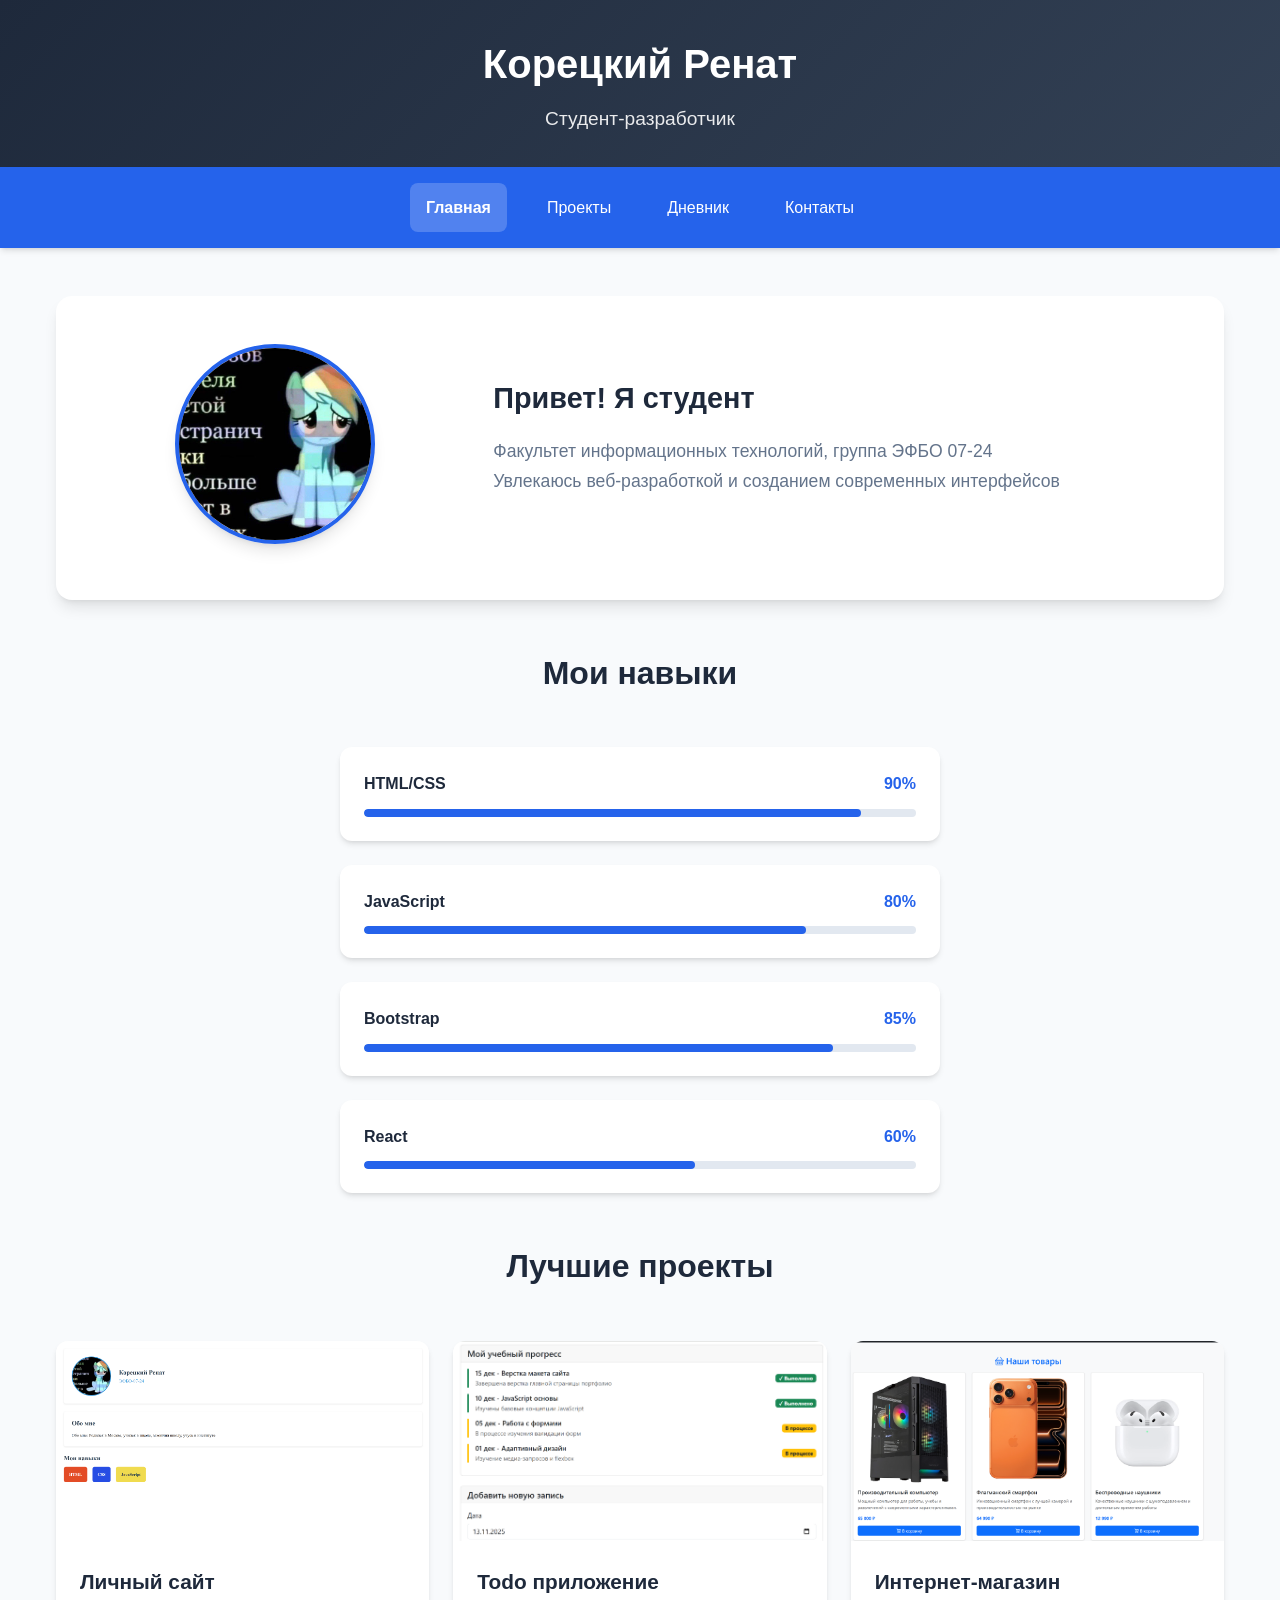
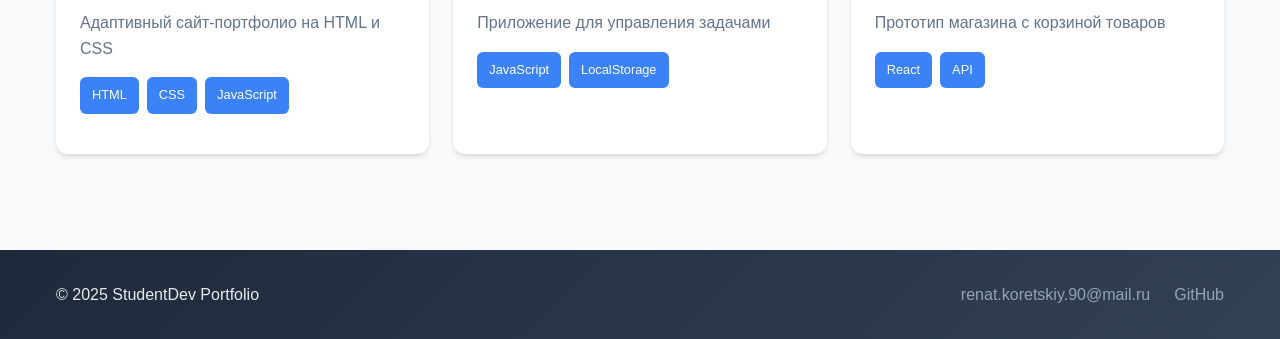
==== index.html @ 129b4a0d "сделана практика 15" ====
<!DOCTYPE html>
<html lang="ru">
<head>
    <meta charset="UTF-8">
    <meta name="viewport" content="width=device-width, initial-scale=1.0">
    <title>Главная - StudentDev Portfolio</title>
    <link rel="stylesheet" href="styles/styles.css">
</head>
<body>
    <div class="page">
        <header class="header">
            <div class="container">
                <div class="header__content">
                    <h1 class="header__title">Корецкий Ренат</h1>
                    <p class="header__subtitle">Студент-разработчик</p>
                </div>
            </div>
        </header>
        <nav class="nav">
            <div class="container">
                <ul class="nav__list">
                    <li class="nav__item nav__item--active">
                        <a href="index.html" class="nav__link">Главная</a>
                    </li>
                    <li class="nav__item">
                        <a href="pages/projects.html" class="nav__link">Проекты</a>
                    </li>
                    <li class="nav__item">
                        <a href="pages/diary.html" class="nav__link">Дневник</a>
                    </li>
                    <li class="nav__item">
                        <a href="pages/contacts.html" class="nav__link">Контакты</a>
                    </li>
                </ul>
            </div>
        </nav>
        <main class="main">
            <div class="container">
                <section class="hero">
                    <div class="hero__content">
                        <div class="hero__image">
                            <img src="images/121.jpg" alt="Фото студента" class="hero__photo">
                        </div>
                        <div class="hero__info">
                            <h2 class="hero__greeting">Привет! Я студент</h2>
                            <p class="hero__description">
                                Факультет информационных технологий, группа ЭФБО 07-24<br>
                                Увлекаюсь веб-разработкой и созданием современных интерфейсов
                            </p>
                        </div>
                    </div>
                </section>
                <section class="skills">
                    <h2 class="section-title">Мои навыки</h2>
                    <div class="skills__grid">
                        <div class="skill">
                            <div class="skill__header">
                                <span class="skill__name">HTML/CSS</span>
                                <span class="skill__percent">90%</span>
                            </div>
                            <div class="skill__progress">
                                <div class="skill__progress-bar" style="width: 90%"></div>
                            </div>
                        </div>
                        <div class="skill">
                            <div class="skill__header">
                                <span class="skill__name">JavaScript</span>
                                <span class="skill__percent">80%</span>
                            </div>
                            <div class="skill__progress">
                                <div class="skill__progress-bar" style="width: 80%"></div>
                            </div>
                        </div>
                        <div class="skill">
                            <div class="skill__header">
                                <span class="skill__name">Bootstrap</span>
                                <span class="skill__percent">85%</span>
                            </div>
                            <div class="skill__progress">
                                <div class="skill__progress-bar" style="width: 85%"></div>
                            </div>
                        </div>
                        <div class="skill">
                            <div class="skill__header">
                                <span class="skill__name">React</span>
                                <span class="skill__percent">60%</span>
                            </div>
                            <div class="skill__progress">
                                <div class="skill__progress-bar" style="width: 60%"></div>
                            </div>
                        </div>
                    </div>
                </section>

                <section class="projects-preview">
                    <h2 class="section-title">Лучшие проекты</h2>
                    <div class="projects-preview__grid">
                        <article class="project-card">
                            <div class="project-card__image">
                                <img src="images/1.png" alt="Личный сайт">
                            </div>
                            <div class="project-card__content">
                                <h3 class="project-card__title">Личный сайт</h3>
                                <p class="project-card__description">
                                    Адаптивный сайт-портфолио на HTML и CSS
                                </p>
                                <div class="project-card__tags">
                                    <span class="tag">HTML</span>
                                    <span class="tag">CSS</span>
                                    <span class="tag">JavaScript</span>
                                </div>
                            </div>
                        </article>
                        <article class="project-card">
                            <div class="project-card__image">
                                <img src="images/2.png" alt="Todo приложение">
                            </div>
                            <div class="project-card__content">
                                <h3 class="project-card__title">Todo приложение</h3>
                                <p class="project-card__description">
                                    Приложение для управления задачами
                                </p>
                                <div class="project-card__tags">
                                    <span class="tag">JavaScript</span>
                                    <span class="tag">LocalStorage</span>
                                </div>
                            </div>
                        </article>
                        <article class="project-card">
                            <div class="project-card__image">
                                <img src="images/3.png" alt="Интернет-магазин">
                            </div>
                            <div class="project-card__content">
                                <h3 class="project-card__title">Интернет-магазин</h3>
                                <p class="project-card__description">
                                    Прототип магазина с корзиной товаров
                                </p>
                                <div class="project-card__tags">
                                    <span class="tag">React</span>
                                    <span class="tag">API</span>
                                </div>
                            </div>
                        </article>
                    </div>
                </section>
            </div>
        </main>
        <footer class="footer">
            <div class="container">
                <div class="footer__content">
                    <p class="footer__copyright">&copy; 2025 StudentDev Portfolio</p>
                    <div class="footer__links">
                        <a href="mailto:student@edu.ru" class="footer__link">renat.koretskiy.90@mail.ru</a>
                        <a href="https://github.com/barviha1" class="footer__link">GitHub</a>
                    </div>
                </div>
            </div>
        </footer>
    </div>
</body>
</html>
---- styles/styles.css ----
:root {
    --primary-color: #2563eb;
    --primary-dark: #1d4ed8;
    --primary-light: #3b82f6;
    --secondary-color: #64748b;
    --accent-color: #f59e0b;
    --success-color: #10b981;
    --warning-color: #f59e0b;
    --error-color: #ef4444;
    --text-primary: #1e293b;
    --text-secondary: #64748b;
    --text-light: #94a3b8;
    --text-white: #ffffff;
    --bg-body: #f8fafc;
    --bg-card: #ffffff;
    --bg-header: #1e293b;
    --bg-footer: #1e293b;
    --gradient-primary: linear-gradient(135deg, var(--primary-color), var(--primary-dark));
    --gradient-dark: linear-gradient(135deg, var(--bg-header), #334155);

    --shadow-sm: 0 1px 2px 0 rgb(0 0 0 / 0.05);
    --shadow-md: 0 4px 6px -1px rgb(0 0 0 / 0.1), 0 2px 4px -2px rgb(0 0 0 / 0.1);
    --shadow-lg: 0 10px 15px -3px rgb(0 0 0 / 0.1), 0 4px 6px -4px rgb(0 0 0 / 0.1);
    
    --radius-sm: 0.375rem;
    --radius-md: 0.5rem;
    --radius-lg: 0.75rem;
    --radius-xl: 1rem;

    --space-xs: 0.5rem;
    --space-sm: 0.75rem;
    --space-md: 1rem;
    --space-lg: 1.5rem;
    --space-xl: 2rem;
    --space-2xl: 3rem;
    

    --transition: all 0.3s ease;
}

* {
    margin: 0;
    padding: 0;
    box-sizing: border-box;
}

body {
    font-family: 'Inter', -apple-system, BlinkMacSystemFont, sans-serif;
    line-height: 1.6;
    color: var(--text-primary);
    background-color: var(--bg-body);
}

.container {
    max-width: 1200px;
    margin: 0 auto;
    padding: 0 var(--space-md);
}


.page {
    min-height: 100vh;
    display: flex;
    flex-direction: column;
}


.header {
    background: var(--gradient-dark);
    color: var(--text-white);
    padding: var(--space-xl) 0;
    text-align: center;
}

.header__content {
    max-width: 600px;
    margin: 0 auto;
}

.header__title {
    font-size: 2.5rem;
    font-weight: 700;
    margin-bottom: var(--space-xs);
}

.header__subtitle {
    font-size: 1.2rem;
    opacity: 0.9;
}


.nav {
    background: var(--primary-color);
    position: sticky;
    top: 0;
    z-index: 100;
    box-shadow: var(--shadow-md);
}

.nav__list {
    list-style: none;
    display: flex;
    justify-content: center;
    gap: var(--space-lg);
    padding: var(--space-md) 0;
}

.nav__item {
    margin: 0;
}

.nav__link {
    display: block;
    padding: var(--space-sm) var(--space-md);
    color: var(--text-white);
    text-decoration: none;
    border-radius: var(--radius-md);
    transition: var(--transition);
    font-weight: 500;
}

.nav__link:hover {
    background: rgba(255, 255, 255, 0.1);
    transform: translateY(-1px);
}

.nav__item--active .nav__link {
    background: rgba(255, 255, 255, 0.2);
    font-weight: 600;
}


.main {
    flex: 1;
    padding: var(--space-2xl) 0;
}


.section-title {
    font-size: 2rem;
    font-weight: 700;
    color: var(--text-primary);
    text-align: center;
    margin-bottom: var(--space-2xl);
}

.hero {
    margin-bottom: var(--space-2xl);
}

.hero__content {
    display: grid;
    grid-template-columns: 1fr 2fr;
    gap: var(--space-2xl);
    align-items: center;
    background: var(--bg-card);
    padding: var(--space-2xl);
    border-radius: var(--radius-xl);
    box-shadow: var(--shadow-lg);
}

.hero__image {
    text-align: center;
}

.hero__photo {
    width: 200px;
    height: 200px;
    border-radius: 50%;
    object-fit: cover;
    border: 4px solid var(--primary-color);
    box-shadow: var(--shadow-lg);
}

.hero__greeting {
    font-size: 1.8rem;
    font-weight: 600;
    color: var(--text-primary);
    margin-bottom: var(--space-md);
}

.hero__description {
    font-size: 1.1rem;
    color: var(--text-secondary);
    line-height: 1.7;
    margin-bottom: var(--space-lg);
}

.hero__button {
    font-size: 1.1rem;
    padding: var(--space-md) var(--space-lg);
}

.skills {
    margin-bottom: var(--space-2xl);
}

.skills__grid {
    display: grid;
    gap: var(--space-lg);
    max-width: 600px;
    margin: 0 auto;
}

.skill {
    background: var(--bg-card);
    padding: var(--space-lg);
    border-radius: var(--radius-lg);
    box-shadow: var(--shadow-md);
}

.skill__header {
    display: flex;
    justify-content: space-between;
    align-items: center;
    margin-bottom: var(--space-sm);
}

.skill__name {
    font-weight: 600;
    color: var(--text-primary);
}

.skill__percent {
    font-weight: 600;
    color: var(--primary-color);
}

.skill__progress {
    height: 8px;
    background: #e2e8f0;
    border-radius: var(--radius-sm);
    overflow: hidden;
}

.skill__progress-bar {
    height: 100%;
    background: var(--primary-color);
    border-radius: var(--radius-sm);
    transition: width 1s ease-in-out;
}

.projects-preview {
    margin-bottom: var(--space-2xl);
}

.projects-preview__grid {
    display: grid;
    grid-template-columns: repeat(auto-fit, minmax(300px, 1fr));
    gap: var(--space-lg);
}

.project-card {
    background: var(--bg-card);
    border-radius: var(--radius-lg);
    overflow: hidden;
    box-shadow: var(--shadow-md);
    transition: var(--transition);
}

.project-card:hover {
    transform: translateY(-4px);
    box-shadow: var(--shadow-lg);
}

.project-card__image {
    height: 200px;
    overflow: hidden;
}

.project-card__image img {
    width: 100%;
    height: 100%;
    object-fit: cover;
    transition: var(--transition);
}

.project-card:hover .project-card__image img {
    transform: scale(1.05);
}

.project-card__content {
    padding: var(--space-lg);
}

.project-card__title {
    font-size: 1.3rem;
    font-weight: 600;
    color: var(--text-primary);
    margin-bottom: var(--space-sm);
}

.project-card__description {
    color: var(--text-secondary);
    line-height: 1.6;
    margin-bottom: var(--space-md);
}

.project-card__tags {
    display: flex;
    flex-wrap: wrap;
    gap: var(--space-xs);
    margin-bottom: var(--space-md);
}

.project-card__button {
    width: 100%;
}
.tag {
    display: inline-block;
    padding: var(--space-xs) var(--space-sm);
    background: var(--primary-light);
    color: var(--text-white);
    border-radius: var(--radius-sm);
    font-size: 0.8rem;
    font-weight: 500;
}

.button {
    display: inline-block;
    padding: var(--space-sm) var(--space-lg);
    border: none;
    border-radius: var(--radius-md);
    font-weight: 600;
    text-decoration: none;
    text-align: center;
    cursor: pointer;
    transition: var(--transition);
    font-family: inherit;
}

.button--primary {
    background: var(--primary-color);
    color: var(--text-white);
}

.button--primary:hover {
    background: var(--primary-dark);
    transform: translateY(-2px);
}

.button--outline {
    background: transparent;
    color: var(--primary-color);
    border: 2px solid var(--primary-color);
}

.button--outline:hover {
    background: var(--primary-color);
    color: var(--text-white);
    transform: translateY(-2px);
}

.projects__header {
    display: flex;
    justify-content: space-between;
    align-items: center;
    margin-bottom: var(--space-2xl);
    flex-wrap: wrap;
    gap: var(--space-md);
}

.projects__filters {
    display: flex;
    gap: var(--space-sm);
    flex-wrap: wrap;
}

.filter {
    padding: var(--space-sm) var(--space-md);
    background: var(--bg-card);
    border: 2px solid #e2e8f0;
    border-radius: var(--radius-md);
    cursor: pointer;
    transition: var(--transition);
    font-weight: 500;
}

.filter:hover {
    border-color: var(--primary-color);
    color: var(--primary-color);
}

.filter--active {
    background: var(--primary-color);
    color: var(--text-white);
    border-color: var(--primary-color);
}

.projects__grid {
    display: grid;
    grid-template-columns: repeat(auto-fill, minmax(350px, 1fr));
    gap: var(--space-lg);
}

.timeline {
    max-width: 800px;
    margin: 0 auto var(--space-2xl);
}

.timeline__item {
    display: grid;
    grid-template-columns: 150px 1fr;
    gap: var(--space-lg);
    padding: var(--space-lg);
    background: var(--bg-card);
    border-radius: var(--radius-lg);
    margin-bottom: var(--space-md);
    box-shadow: var(--shadow-md);
    position: relative;
}

.timeline__item::before {
    content: '';
    position: absolute;
    left: 170px;
    top: 0;
    bottom: 0;
    width: 2px;
    background: #e2e8f0;
}

.timeline__date {
    font-weight: 600;
    color: var(--text-primary);
}

.timeline__content {
    position: relative;
}

.timeline__title {
    font-size: 1.2rem;
    font-weight: 600;
    color: var(--text-primary);
    margin-bottom: var(--space-xs);
}

.timeline__description {
    color: var(--text-secondary);
    line-height: 1.6;
    margin-bottom: var(--space-sm);
}

.timeline__status {
    display: inline-block;
    padding: var(--space-xs) var(--space-sm);
    border-radius: var(--radius-sm);
    font-size: 0.8rem;
    font-weight: 600;
}

.timeline__status--completed {
    background: var(--success-color);
    color: white;
}

.timeline__status--in-progress {
    background: var(--warning-color);
    color: white;
}

.timeline__status--planned {
    background: var(--secondary-color);
    color: white;
}

.courses {
    margin-bottom: var(--space-2xl);
}

.courses__title {
    font-size: 1.5rem;
    font-weight: 600;
    color: var(--text-primary);
    margin-bottom: var(--space-lg);
    text-align: center;
}

.courses__grid {
    display: grid;
    gap: var(--space-lg);
    max-width: 600px;
    margin: 0 auto;
}

.course {
    background: var(--bg-card);
    padding: var(--space-lg);
    border-radius: var(--radius-lg);
    box-shadow: var(--shadow-md);
}

.course__header {
    display: flex;
    justify-content: space-between;
    align-items: center;
    margin-bottom: var(--space-sm);
}

.course__name {
    font-weight: 600;
    color: var(--text-primary);
}

.course__percent {
    font-weight: 600;
    color: var(--primary-color);
}

.course__progress {
    height: 8px;
    background: #e2e8f0;
    border-radius: var(--radius-sm);
    overflow: hidden;
}

.course__progress-bar {
    height: 100%;
    background: var(--primary-color);
    border-radius: var(--radius-sm);
    transition: width 1s ease-in-out;
}

.add-entry {
    background: var(--bg-card);
    padding: var(--space-2xl);
    border-radius: var(--radius-xl);
    box-shadow: var(--shadow-lg);
    max-width: 600px;
    margin: 0 auto;
}

.add-entry__title {
    font-size: 1.5rem;
    font-weight: 600;
    color: var(--text-primary);
    margin-bottom: var(--space-lg);
    text-align: center;
}

.add-entry__form {
    display: grid;
    gap: var(--space-lg);
}

.form-group {
    display: flex;
    flex-direction: column;
}

.form-label {
    font-weight: 600;
    color: var(--text-primary);
    margin-bottom: var(--space-xs);
}

.form-input,
.form-textarea {
    padding: var(--space-md);
    border: 2px solid #e2e8f0;
    border-radius: var(--radius-md);
    font-family: inherit;
    font-size: 1rem;
    transition: var(--transition);
}

.form-input:focus,
.form-textarea:focus {
    outline: none;
    border-color: var(--primary-color);
    box-shadow: 0 0 0 3px rgba(37, 99, 235, 0.1);
}

.form-textarea {
    resize: vertical;
    min-height: 100px;
}

.contacts__content {
    display: grid;
    grid-template-columns: 2fr 1fr;
    gap: var(--space-2xl);
    max-width: 1000px;
    margin: 0 auto;
}

.contact-form {
    background: var(--bg-card);
    padding: var(--space-2xl);
    border-radius: var(--radius-xl);
    box-shadow: var(--shadow-lg);
}

.form {
    display: grid;
    gap: var(--space-lg);
}

.form__group {
    display: flex;
    flex-direction: column;
}

.form__label {
    font-weight: 600;
    color: var(--text-primary);
    margin-bottom: var(--space-xs);
}

.form__input,
.form__textarea {
    padding: var(--space-md);
    border: 2px solid #e2e8f0;
    border-radius: var(--radius-md);
    font-family: inherit;
    font-size: 1rem;
    transition: var(--transition);
}

.form__input:focus,
.form__textarea:focus {
    outline: none;
    border-color: var(--primary-color);
    box-shadow: 0 0 0 3px rgba(37, 99, 235, 0.1);
}

.form__textarea {
    resize: vertical;
    min-height: 120px;
}

.form__button {
    font-size: 1.1rem;
    padding: var(--space-md) var(--space-lg);
}

.contact-info {
    background: var(--bg-card);
    padding: var(--space-2xl);
    border-radius: var(--radius-xl);
    box-shadow: var(--shadow-lg);
    height: fit-content;
}

.contact-info__title {
    font-size: 1.5rem;
    font-weight: 600;
    color: var(--text-primary);
    margin-bottom: var(--space-lg);
    text-align: center;
}

.contact-info__items {
    display: grid;
    gap: var(--space-lg);
}

.contact-item {
    display: flex;
    align-items: flex-start;
    gap: var(--space-md);
    padding: var(--space-lg);
    background: #f8fafc;
    border-radius: var(--radius-lg);
    transition: var(--transition);
}

.contact-item:hover {
    transform: translateY(-2px);
    box-shadow: var(--shadow-md);
}

.contact-item__icon {
    font-size: 1.5rem;
    flex-shrink: 0;
}

.contact-item__content {
    flex: 1;
}

.contact-item__title {
    font-weight: 600;
    color: var(--text-primary);
    margin-bottom: var(--space-xs);
}

.contact-item__value {
    color: var(--text-secondary);
}

.footer {
    background: var(--gradient-dark);
    color: var(--text-white);
    padding: var(--space-xl) 0;
    margin-top: auto;
}

.footer__content {
    display: flex;
    justify-content: space-between;
    align-items: center;
    flex-wrap: wrap;
    gap: var(--space-md);
}

.footer__copyright {
    margin: 0;
    opacity: 0.9;
}

.footer__links {
    display: flex;
    gap: var(--space-lg);
}

.footer__link {
    color: var(--text-light);
    text-decoration: none;
    transition: var(--transition);
}

.footer__link:hover {
    color: var(--text-white);
}

@media (max-width: 768px) {
    .container {
        padding: 0 var(--space-sm);
    }
    
    .header__title {
        font-size: 2rem;
    }
    
    .nav__list {
        flex-direction: column;
        gap: var(--space-xs);
        align-items: center;
    }
    
    .hero__content {
        grid-template-columns: 1fr;
        text-align: center;
        gap: var(--space-lg);
    }
    
    .hero__photo {
        width: 150px;
        height: 150px;
    }
    
    .projects__header {
        flex-direction: column;
        align-items: stretch;
    }
    
    .projects__filters {
        justify-content: center;
    }
    
    .projects__grid,
    .projects-preview__grid {
        grid-template-columns: 1fr;
    }
    
    .timeline__item {
        grid-template-columns: 1fr;
        gap: var(--space-md);
    }
    
    .timeline__item::before {
        display: none;
    }
    
    .contacts__content {
        grid-template-columns: 1fr;
    }
    
    .footer__content {
        flex-direction: column;
        text-align: center;
    }
    
    .footer__links {
        justify-content: center;
    }
}

@media (max-width: 480px) {
    :root {
        --space-xl: 1.5rem;
        --space-2xl: 2rem;
    }
    
    .section-title {
        font-size: 1.5rem;
    }
    
    .hero__greeting {
        font-size: 1.5rem;
    }
    
    .button {
        width: 100%;
    }
}

.modal {
    display: none;
    position: fixed;
    z-index: 1000;
    left: 0;
    top: 0;
    width: 100%;
    height: 100%;
    background-color: rgba(0, 0, 0, 0.5);
    backdrop-filter: blur(5px);
}

.modal-content {
    background-color: var(--bg-card);
    margin: 5% auto;
    padding: var(--space-2xl);
    border-radius: var(--radius-xl);
    width: 90%;
    max-width: 600px;
    box-shadow: var(--shadow-lg);
    position: relative;
    animation: modalSlideIn 0.3s ease;
}

@keyframes modalSlideIn {
    from {
        opacity: 0;
        transform: translateY(-50px);
    }
    to {
        opacity: 1;
        transform: translateY(0);
    }
}

.close {
    position: absolute;
    right: var(--space-lg);
    top: var(--space-lg);
    font-size: 2rem;
    font-weight: bold;
    cursor: pointer;
    color: var(--text-secondary);
    transition: var(--transition);
}

.close:hover {
    color: var(--text-primary);
}

.modal-body {
    margin-top: var(--space-lg);
}

.project-gallery {
    margin-bottom: var(--space-lg);
}

.gallery-main img {
    width: 100%;
    border-radius: var(--radius-lg);
    box-shadow: var(--shadow-md);
}

.tech-tags {
    display: flex;
    flex-wrap: wrap;
    gap: var(--space-sm);
    margin: var(--space-md) 0;
}

.tech-tag {
    background: var(--primary-light);
    color: var(--text-white);
    padding: var(--space-xs) var(--space-sm);
    border-radius: var(--radius-sm);
    font-size: 0.9rem;
    font-weight: 500;
}

.modal-links {
    display: flex;
    gap: var(--space-md);
    margin-top: var(--space-lg);
    flex-wrap: wrap;
}

.modal-links .button {
    flex: 1;
    min-width: 200px;
    text-align: center;
}

@media (max-width: 768px) {
    .modal-content {
        margin: 10% auto;
        padding: var(--space-xl);
        width: 95%;
    }
    
    .modal-links .button {
        min-width: 100%;
    }
}
    .delete-btn {
        position: absolute;
        top: 10px;
        right: 10px;
        background: white;
        color: white;
        border: none;
        border-radius: 50%;
        width: 25px;
        height: 25px;
        cursor: pointer;
        font-size: 16px;
        display: flex;
        align-items: center;
        justify-content: center;
        transition: var(--transition);
    }
    
    .delete-btn:hover {
        transform: scale(1.1);
    }
    
    .timeline__content {
        position: relative;
        padding-right: 40px;
    }
        @keyframes slideInRight {
        from {
            transform: translateX(100%);
            opacity: 0;
        }
        to {
            transform: translateX(0);
            opacity: 1;
        }
    }
    
    @keyframes slideOutRight {
        from {
            transform: translateX(0);
            opacity: 1;
        }
        to {
            transform: translateX(100%);
            opacity: 0;
        }
    }
    
    .success-content {
        display: flex;
        align-items: flex-start;
        gap: var(--space-md);
    }
    
    .success-icon {
        background: white;
        color: var(--success-color);
        width: 24px;
        height: 24px;
        border-radius: 50%;
        display: flex;
        align-items: center;
        justify-content: center;
        font-weight: bold;
        font-size: 14px;
        flex-shrink: 0;
    }
    
    .success-content h4 {
        margin: 0 0 var(--space-xs) 0;
        font-size: 1.1rem;
    }
    
    .success-content p {
        margin: 0;
        opacity: 0.9;
        font-size: 0.9rem;
    }

@media (max-width: 768px) {
    .nav__list {
        flex-direction: column;
        gap: var(--space-xs);
        align-items: center;
    }
    
    .nav__link {
        padding: var(--space-xs) var(--space-sm);
        font-size: 0.9rem;
    }
}

@media (max-width: 768px) {
    .header__title {
        font-size: 2rem;
    }
    
    .header__subtitle {
        font-size: 1rem;
    }
    
    .section-title {
        font-size: 1.5rem;
    }
}

@media (max-width: 768px) {
    .projects__grid {
        grid-template-columns: repeat(auto-fit, minmax(280px, 1fr));
        gap: var(--space-md);
    }
    
    .project-card {
        padding: var(--space-lg);
    }
    
    .project-card__title {
        font-size: 1.1rem;
    }
}

@media (max-width: 480px) {
    .projects__grid {
        grid-template-columns: 1fr;
    }
}

@media (max-width: 768px) {
    .projects__filters {
        justify-content: center;
        gap: var(--space-xs);
    }
    
    .filter {
        padding: var(--space-xs) var(--space-sm);
        font-size: 0.8rem;
    }
}

@media (max-width: 480px) {
    .projects__filters {
        flex-direction: column;
        align-items: center;
    }
    
    .filter {
        width: 100%;
        max-width: 200px;
    }
}

@media (max-width: 768px) {
    .timeline__item {
        grid-template-columns: 1fr;
        gap: var(--space-md);
        padding: var(--space-md);
    }
    
    .timeline__item::before {
        display: none;
    }
    
    .timeline__date {
        font-weight: 700;
        background: var(--primary-light);
        color: white;
        padding: var(--space-xs) var(--space-sm);
        border-radius: var(--radius-sm);
        display: inline-block;
    }
}

@media (max-width: 768px) {
    .course__header {
        flex-direction: column;
        align-items: flex-start;
        gap: var(--space-xs);
    }
    
    .course__progress {
        width: 100%;
        margin: var(--space-xs) 0;
    }
}

@media (max-width: 768px) {
    .add-entry {
        padding: var(--space-lg);
        margin: 0 var(--space-sm);
    }
    
    .add-entry__form {
        gap: var(--space-md);
    }
}

@media (max-width: 768px) {
    .contacts__content {
        grid-template-columns: 1fr;
        gap: var(--space-xl);
    }
    
    .contact-form,
    .contact-info {
        padding: var(--space-lg);
    }
}

@media (max-width: 768px) {
    .footer__content {
        flex-direction: column;
        text-align: center;
        gap: var(--space-md);
    }
    
    .footer__links {
        justify-content: center;
    }
}

@media (max-width: 768px) {
    .modal-content {
        margin: 5% auto;
        padding: var(--space-lg);
        width: 95%;
    }
    
    .modal-links {
        flex-direction: column;
    }
    
    .modal-links .button {
        min-width: 100%;
    }
}

img {
    max-width: 100%;
    height: auto;
}

.project-card__image img {
    width: 100%;
    height: auto;
    object-fit: cover;
}

@media (max-width: 768px) {
    body {
        font-size: 14px;
    }
    
    h1 { font-size: 1.8rem; }
    h2 { font-size: 1.5rem; }
    h3 { font-size: 1.3rem; }
    h4 { font-size: 1.1rem; }
}

@media (max-width: 480px) {
    .button {
        width: 100%;
        text-align: center;
    }
}

@media (max-width: 768px) {
    .container {
        padding: 0 var(--space-sm);
    }
}

@media (max-width: 768px) {
    .main {
        padding: var(--space-xl) 0;
    }
    
    .section-title {
        margin-bottom: var(--space-xl);
    }
}

@media (max-width: 768px) {
    .hero__content {
        grid-template-columns: 1fr;
        text-align: center;
        gap: var(--space-lg);
    }
    
    .hero__photo {
        width: 150px;
        height: 150px;
    }
}

@media (max-width: 768px) {
    .skills__grid {
        gap: var(--space-md);
    }
    
    .skill {
        padding: var(--space-md);
    }
}

@media (max-width: 768px) {
    .success-notification {
        right: 10px;
        left: 10px;
        max-width: none;
    }
}

@media (max-width: 768px) {
    .status-controls {
        flex-direction: column;
        gap: var(--space-sm);
    }
    
    .delete-btn,
    .status-select {
        width: 100%;
    }
}

@media (max-width: 480px) {
    :root {
        --space-xs: 0.4rem;
        --space-sm: 0.6rem;
        --space-md: 0.8rem;
        --space-lg: 1.2rem;
        --space-xl: 1.5rem;
        --space-2xl: 2rem;
    }
    
    .timeline__description,
    .project-card__description {
        font-size: 0.9rem;
        line-height: 1.5;
    }
}

@media (max-height: 500px) and (orientation: landscape) {
    .header {
        padding: var(--space-md) 0;
    }
    
    .main {
        padding: var(--space-lg) 0;
    }
    
    .modal-content {
        margin: 2% auto;
        max-height: 90vh;
        overflow-y: auto;
    }
}

@media (max-width: 768px) {
    button:focus,
    input:focus,
    select:focus,
    textarea:focus {
        outline: 2px solid var(--primary-color);
        outline-offset: 2px;
    }
}

@media (max-width: 360px) {
    .container {
        padding: 0 var(--space-xs);
    }
    
    .project-card,
    .timeline__item {
        padding: var(--space-md);
    }
    
    .button {
        padding: var(--space-sm) var(--space-md);
    }
}

@media (prefers-reduced-motion: no-preference) {
    .project-card,
    .button,
    .nav__link,
    .filter {
        transition: all 0.3s ease;
    }
}

@media (prefers-reduced-motion: reduce) {
    * {
        animation-duration: 0.01ms !important;
        animation-iteration-count: 1 !important;
        transition-duration: 0.01ms !important;
    }
}
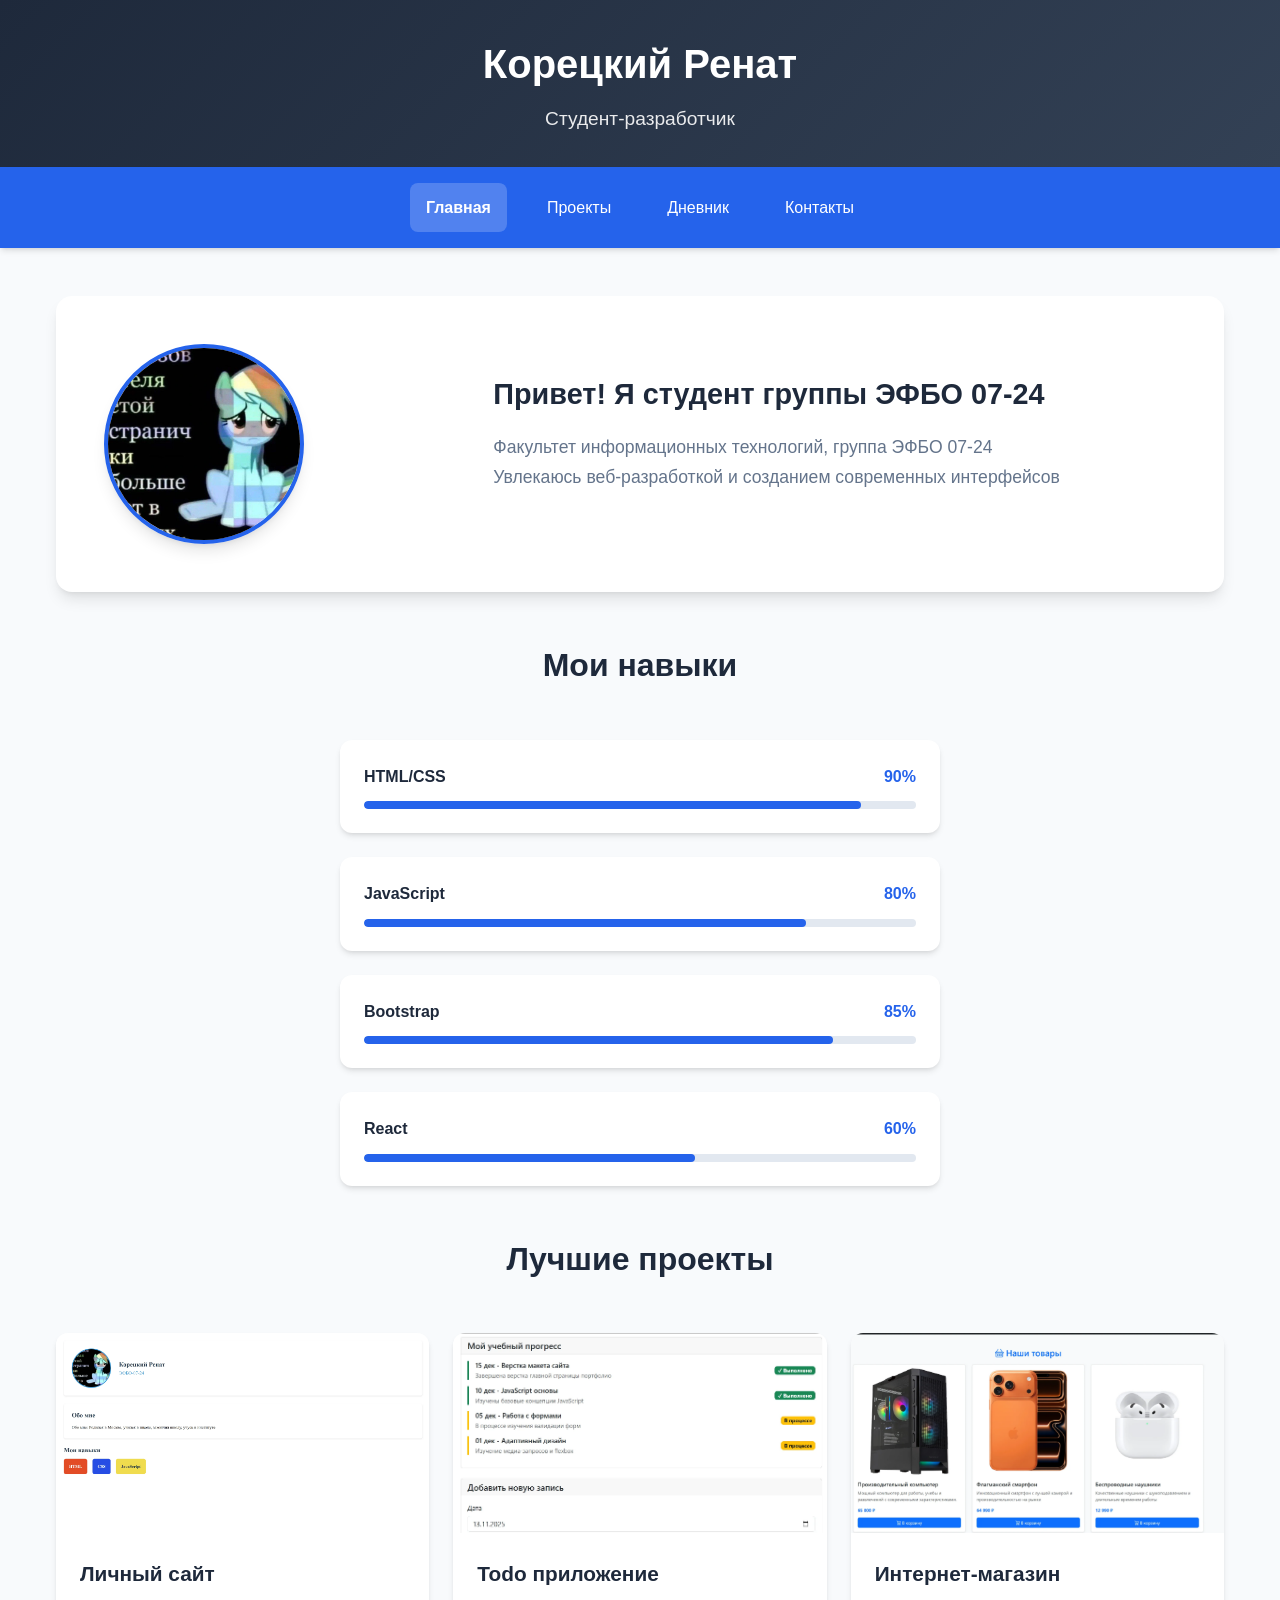
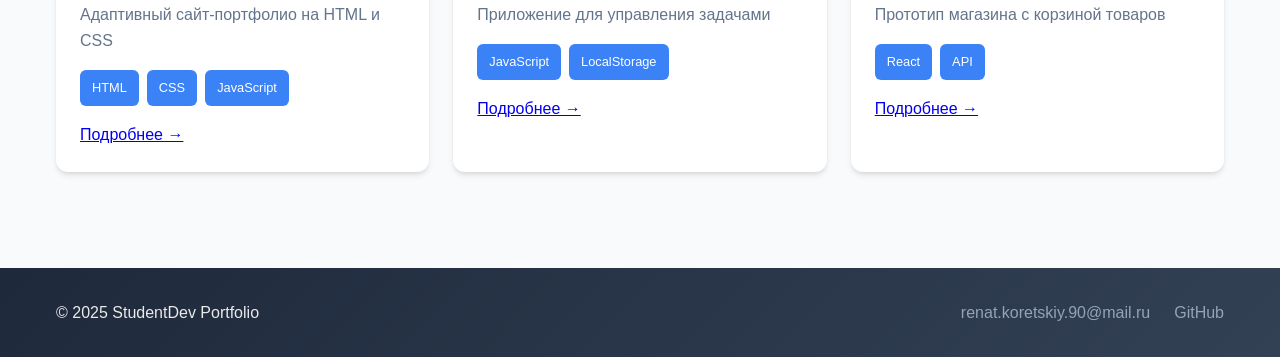
==== commit 252d79f8: "сделаны практики 15,16,17" ====
--- a/index.html
+++ b/index.html
@@ -39,10 +39,14 @@
                 <section class="hero">
                     <div class="hero__content">
                         <div class="hero__image">
-                            <img src="images/121.jpg" alt="Фото студента" class="hero__photo">
+                            <picture>
+                                <source srcset="images/121.webp" type="image/webp">
+                                <source srcset="images/121.jpg" type="image/jpeg">
+                                <img src="images/121.jpg" alt="Фото студента" class="hero__photo" loading="lazy">
+                            </picture>
                         </div>
                         <div class="hero__info">
-                            <h2 class="hero__greeting">Привет! Я студент</h2>
+                            <h2 class="hero__greeting">Привет! Я студент группы ЭФБО 07-24</h2>
                             <p class="hero__description">
                                 Факультет информационных технологий, группа ЭФБО 07-24<br>
                                 Увлекаюсь веб-разработкой и созданием современных интерфейсов
@@ -92,57 +96,86 @@
                     </div>
                 </section>
 
-                <section class="projects-preview">
-                    <h2 class="section-title">Лучшие проекты</h2>
-                    <div class="projects-preview__grid">
-                        <article class="project-card">
-                            <div class="project-card__image">
-                                <img src="images/1.png" alt="Личный сайт">
-                            </div>
-                            <div class="project-card__content">
-                                <h3 class="project-card__title">Личный сайт</h3>
-                                <p class="project-card__description">
-                                    Адаптивный сайт-портфолио на HTML и CSS
-                                </p>
-                                <div class="project-card__tags">
-                                    <span class="tag">HTML</span>
-                                    <span class="tag">CSS</span>
-                                    <span class="tag">JavaScript</span>
-                                </div>
-                            </div>
-                        </article>
-                        <article class="project-card">
-                            <div class="project-card__image">
-                                <img src="images/2.png" alt="Todo приложение">
-                            </div>
-                            <div class="project-card__content">
-                                <h3 class="project-card__title">Todo приложение</h3>
-                                <p class="project-card__description">
-                                    Приложение для управления задачами
-                                </p>
-                                <div class="project-card__tags">
-                                    <span class="tag">JavaScript</span>
-                                    <span class="tag">LocalStorage</span>
-                                </div>
-                            </div>
-                        </article>
-                        <article class="project-card">
-                            <div class="project-card__image">
-                                <img src="images/3.png" alt="Интернет-магазин">
-                            </div>
-                            <div class="project-card__content">
-                                <h3 class="project-card__title">Интернет-магазин</h3>
-                                <p class="project-card__description">
-                                    Прототип магазина с корзиной товаров
-                                </p>
-                                <div class="project-card__tags">
-                                    <span class="tag">React</span>
-                                    <span class="tag">API</span>
-                                </div>
-                            </div>
-                        </article>
+    <section class="projects-preview">
+        <h2 class="section-title">Лучшие проекты</h2>
+        <div class="projects-preview__grid">
+            <article class="project-card">
+                <div class="project-card__image">
+                    <div class="image-overlay">
                     </div>
-                </section>
+                    <picture>
+                        <source srcset="images/1.webp" type="image/webp">
+                        <source srcset="images/1.png" type="image/png">
+                        <img src="images/1.png" alt="Личный сайт" loading="lazy">
+                    </picture>
+                </div>
+                <div class="project-card__content">
+                    <h3 class="project-card__title">Личный сайт</h3>
+                    <p class="project-card__description">
+                        Адаптивный сайт-портфолио на HTML и CSS
+                    </p>
+                    <div class="project-card__tags">
+                        <span class="tag">HTML</span>
+                        <span class="tag">CSS</span>
+                        <span class="tag">JavaScript</span>
+                    </div>
+                    <div class="project-card__links">
+                        <a href="https://barviha1.github.io/frontend_and_backend_practica2/" class="project-link">Подробнее →</a>
+                    </div>
+                </div>
+            </article>
+
+            <article class="project-card">
+                <div class="project-card__image">
+                    <div class="image-overlay">
+                    </div>
+                    <picture>
+                        <source srcset="images/2.webp" type="image/webp">
+                        <source srcset="images/2.png" type="image/png">
+                        <img src="images/2.png" alt="Todo приложение" loading="lazy">
+                    </picture>
+                </div>
+                <div class="project-card__content">
+                    <h3 class="project-card__title">Todo приложение</h3>
+                    <p class="project-card__description">
+                        Приложение для управления задачами
+                    </p>
+                    <div class="project-card__tags">
+                        <span class="tag">JavaScript</span>
+                        <span class="tag">LocalStorage</span>
+                    </div>
+                    <div class="project-card__links">
+                        <a href="https://barviha1.github.io/frontend_and_backend_practica13-14/pages/diary.html" class="project-link">Подробнее →</a>
+                    </div>
+                </div>
+            </article>
+
+            <article class="project-card">
+                <div class="project-card__image">
+                    <div class="image-overlay">
+                    </div>
+                    <picture>
+                        <source srcset="images/3.webp" type="image/webp">
+                        <source srcset="images/3.png" type="image/png">
+                        <img src="images/3.png" alt="Интернет-магазин" loading="lazy">
+                    </picture>
+                </div>
+                <div class="project-card__content">
+                    <h3 class="project-card__title">Интернет-магазин</h3>
+                    <p class="project-card__description">
+                        Прототип магазина с корзиной товаров
+                    </p>
+                    <div class="project-card__tags">
+                        <span class="tag">React</span>
+                        <span class="tag">API</span>
+                    </div>
+                    <div class="project-card__links">
+                        <a href="https://barviha1.github.io/frontend_and_backend_Bootstrap/pages/goods.html" class="project-link">Подробнее →</a>
+                    </div>
+                </div>
+            </article>
+        </div>
+    </section>
             </div>
         </main>
         <footer class="footer">
@@ -157,5 +190,6 @@
             </div>
         </footer>
     </div>
+    <script src="scripts/image-optimization.js"></script>
 </body>
 </html>
--- a/styles/styles.css
+++ b/styles/styles.css
@@ -615,7 +615,6 @@
     border-radius: var(--radius-md);
     font-family: inherit;
     font-size: 1rem;
-    transition: var(--transition);
 }
 
 .form__input:focus,
@@ -1308,4 +1307,277 @@
         animation-iteration-count: 1 !important;
         transition-duration: 0.01ms !important;
     }
+}
+img {
+    max-width: 100%;
+    height: auto;
+    display: block;
+}
+
+picture {
+    display: block;
+    width: 100%;
+}
+
+.project-card__image img {
+    width: 100%;
+    height: auto;
+    object-fit: cover;
+    transition: var(--transition);
+}
+
+.gallery-main img {
+    width: 100%;
+    height: auto;
+    border-radius: var(--radius-lg);
+    box-shadow: var(--shadow-md);
+}
+
+.hero__photo {
+    width: 100%;
+    max-width: 200px;
+    height: auto;
+    border-radius: 50%;
+    object-fit: cover;
+    border: 4px solid var(--primary-color);
+    box-shadow: var(--shadow-lg);
+}
+
+
+.image-cover {
+    object-fit: cover;
+}
+
+.image-contain {
+    object-fit: contain;
+}
+
+.image-fill {
+    object-fit: fill;
+}
+
+@media (-webkit-min-device-pixel-ratio: 2), (min-resolution: 192dpi) {
+    .hero__photo {
+        border-width: 3px;
+    }
+}
+
+img[loading="lazy"] {
+    opacity: 0;
+    transition: opacity 0.3s ease;
+}
+
+img[loading="lazy"].loaded {
+    opacity: 1;
+}
+
+@media print {
+    .project-card__image img,
+    .hero__photo,
+    .gallery-main img {
+        max-width: 150px !important;
+        height: auto !important;
+        page-break-inside: avoid;
+    }
+    
+    picture {
+        display: none;
+    }
+}
+
+@media (prefers-reduced-motion: no-preference) {
+    .project-card__image img,
+    .gallery-main img {
+        will-change: transform;
+    }
+}
+
+@media (prefers-contrast: high) {
+    .hero__photo {
+        border-color: #000;
+    }
+}
+
+@media (prefers-reduced-motion: reduce) {
+    .project-card__image img,
+    .gallery-main img {
+        transition: none;
+    }
+    
+    .project-card:hover .project-card__image img {
+        transform: none;
+    }
+}
+
+@media (max-width: 480px) and (orientation: portrait) {
+    .hero__photo {
+        max-width: 150px;
+    }
+    
+    .project-card__image {
+        height: 150px;
+    }
+}
+
+@media (max-width: 768px) and (orientation: landscape) {
+    .hero__photo {
+        max-width: 120px;
+    }
+}
+
+
+@media (prefers-reduced-data: reduce) {
+    .project-card__image img,
+    .hero__photo {
+        filter: blur(0.5px); 
+    }
+}
+.skip-link {
+    position: absolute;
+    top: -40px;
+    left: 6px;
+    background: var(--primary-color);
+    color: white;
+    padding: 8px;
+    text-decoration: none;
+    border-radius: var(--radius-sm);
+    z-index: 10000;
+    transition: top 0.3s ease;
+}
+
+.skip-link:focus {
+    top: 6px;
+}
+
+.sr-only {
+    position: absolute;
+    width: 1px;
+    height: 1px;
+    padding: 0;
+    margin: -1px;
+    overflow: hidden;
+    clip: rect(0, 0, 0, 0);
+    white-space: nowrap;
+    border: 0;
+}
+
+.form__fieldset {
+    border: 2px solid var(--border-color);
+    border-radius: var(--radius-md);
+    padding: var(--space-lg);
+    margin-bottom: var(--space-lg);
+    background: #f8fafc;
+}
+
+.form__legend {
+    font-weight: 600;
+    color: var(--text-primary);
+    padding: 0 var(--space-sm);
+
+}
+
+.form__group {
+    margin-bottom: var(--space-lg);
+}
+
+.form__label {
+    display: block;
+    font-weight: 600;
+    color: var(--text-primary);
+    margin-bottom: var(--space-xs);
+}
+
+.required-indicator {
+    color: var(--error-color);
+    font-weight: bold;
+}
+
+.form__input:focus,
+.form__textarea:focus,
+.form__checkbox:focus {
+    outline: 3px solid var(--primary-color);
+    outline-offset: 2px;
+}
+
+.form__hint {
+    font-size: 0.875rem;
+    color: var(--text-light);
+    margin-top: var(--space-xs);
+}
+
+.form__error {
+    font-size: 0.875rem;
+    color: var(--error-color);
+    margin-top: var(--space-xs);
+    font-weight: 500;
+}
+
+.form__input:invalid:not(:focus):not(:placeholder-shown),
+.form__textarea:invalid:not(:focus):not(:placeholder-shown) {
+    border-color: var(--error-color);
+}
+
+.form__checkbox-group {
+    display: flex;
+    align-items: flex-start;
+    gap: var(--space-sm);
+}
+
+.form__checkbox {
+    margin-top: 0.25rem;
+}
+
+.form__checkbox-label {
+    font-weight: normal;
+    margin-bottom: 0;
+}
+
+.form__required-note {
+    font-size: 0.875rem;
+    color: var(--text-light);
+    margin-bottom: var(--space-lg);
+    text-align: center;
+}
+
+.contact-link {
+    color: var(--primary-color);
+    text-decoration: none;
+    transition: var(--transition);
+}
+
+.contact-link:hover,
+.contact-link:focus {
+    color: var(--primary-dark);
+    text-decoration: underline;
+    outline: none;
+}
+
+.nav__link:focus,
+.button:focus,
+.contact-link:focus,
+.footer__link:focus {
+    outline: 3px solid var(--primary-color);
+    outline-offset: 2px;
+}
+
+.form__input:disabled,
+.form__textarea:disabled {
+    background-color: #f1f5f9;
+    color: var(--text-light);
+    cursor: not-allowed;
+}
+
+.form__input,
+.form__checkbox {
+    transition: all 0.3s ease;
+}
+
+@media (prefers-reduced-motion: reduce) {
+    .skip-link,
+    .form__input,
+    .form__textarea,
+    .form__checkbox,
+    .contact-link {
+        transition: none;
+    }
 }
